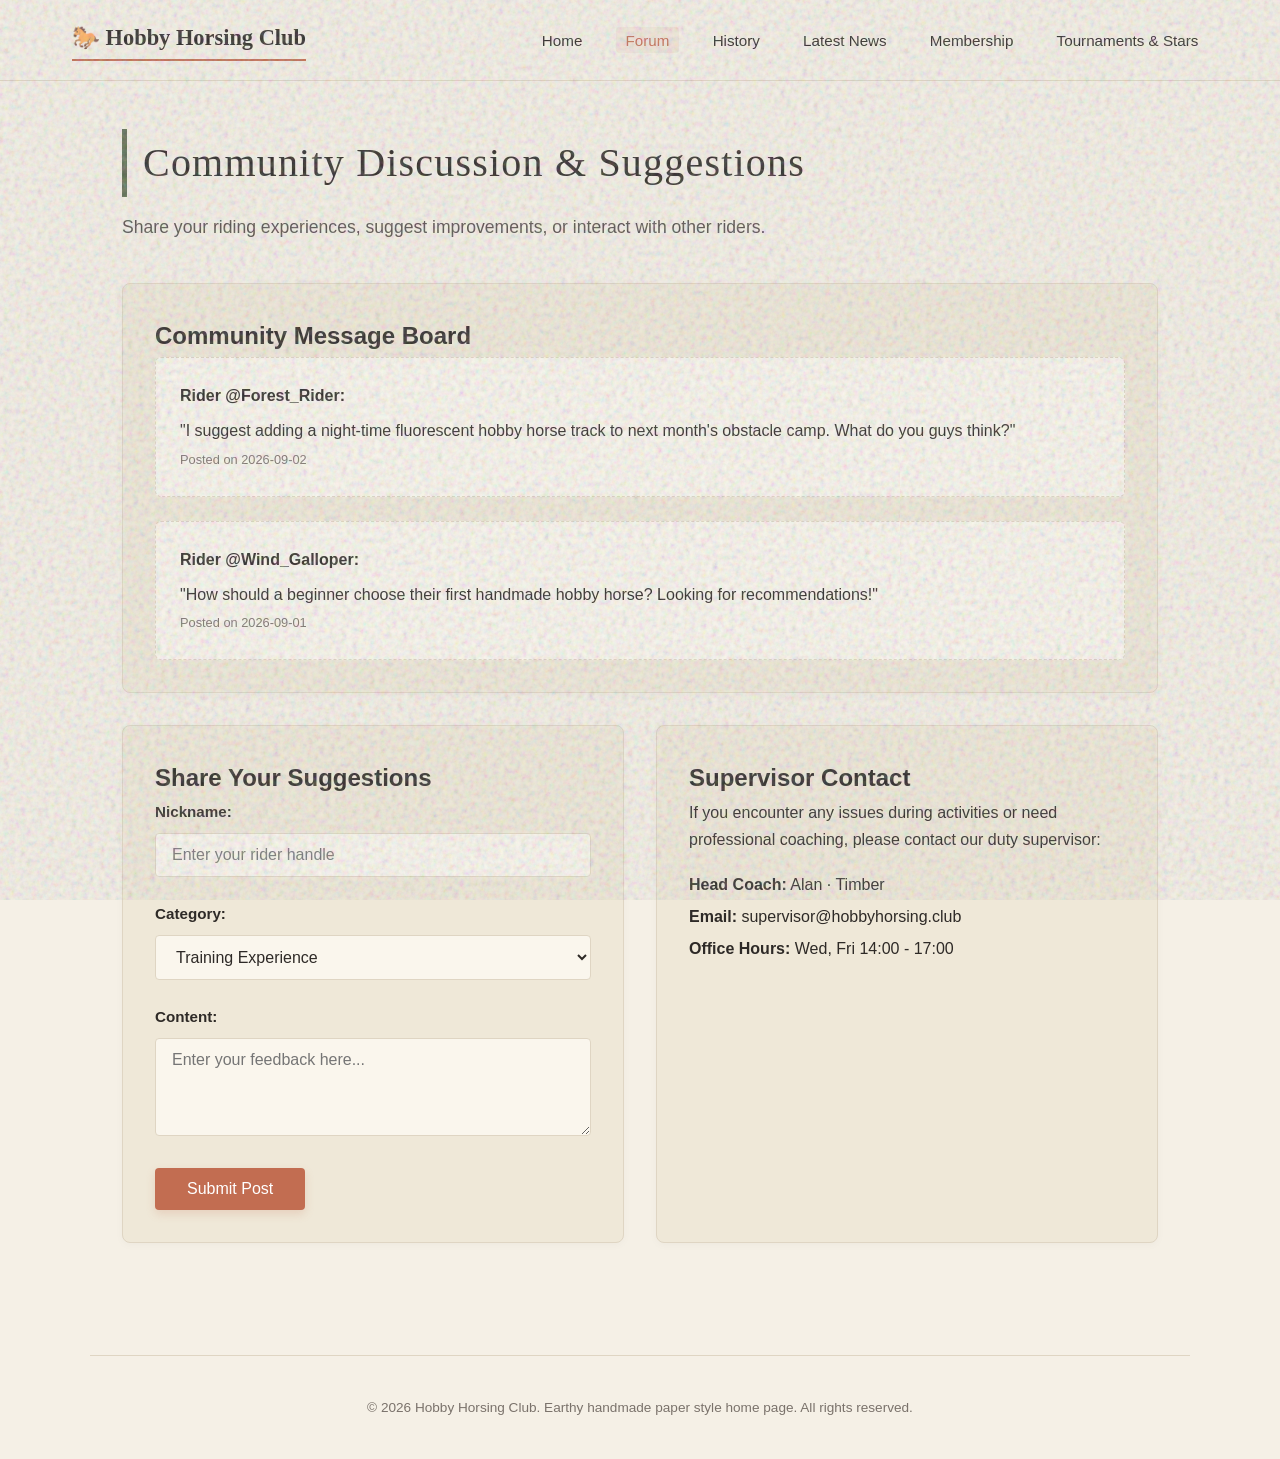
==== forum.html @ 1fb9e625 "260909: upload the draft version only for an available QR code" ====
<!DOCTYPE html>
<html lang="en">
<head>
    <meta charset="UTF-8">
    <meta name="viewport" content="width=device-width, initial-scale=1.0">
    <title>Hobby Horsing Club - Forum</title>
    <link rel="stylesheet" href="style.css">
</head>
<body>
    <!-- Unified Navigation Bar -->
    <header>
        <div class="nav-container">
            <a href="index.html" class="logo">🐎 Hobby Horsing Club</a>
            <nav>
                <ul>
                    <li><a href="index.html">Home</a></li>
                    <li><a href="forum.html" class="active">Forum</a></li>
                    <li><a href="history.html">History</a></li>
                    <li><a href="news.html">Latest News</a></li>
                    <li><a href="membership.html">Membership</a></li>
                    <li><a href="tournament.html">Tournaments & Stars</a></li>
                </ul>
            </nav>
        </div>
    </header>

    <!-- Page Body -->
    <main class="paper-drop">
        <h1 class="page-title">Community Discussion & Suggestions</h1>
        <p class="page-subtitle">Share your riding experiences, suggest improvements, or interact with other riders.</p>

        <!-- Message Board -->
        <section class="card">
            <h2>Community Message Board</h2>
            <div style="background-color: #FAF6ED; padding: 1.5rem; border-radius: 6px; border: 1px dashed var(--card-border); margin-bottom: 1.5rem;">
                <p style="font-weight: bold; margin-bottom: 0.5rem;">Rider @Forest_Rider:</p>
                <p>"I suggest adding a night-time fluorescent hobby horse track to next month's obstacle camp. What do you guys think?"</p>
                <span style="font-size: 0.8rem; color: #7A726B;">Posted on 2026-09-02</span>
            </div>
            <div style="background-color: #FAF6ED; padding: 1.5rem; border-radius: 6px; border: 1px dashed var(--card-border);">
                <p style="font-weight: bold; margin-bottom: 0.5rem;">Rider @Wind_Galloper:</p>
                <p>"How should a beginner choose their first handmade hobby horse? Looking for recommendations!"</p>
                <span style="font-size: 0.8rem; color: #7A726B;">Posted on 2026-09-01</span>
            </div>
        </section>

        <!-- Submission Form & Contact -->
        <section class="grid-2">
            <!-- Suggestion Form -->
            <div class="card">
                <h2>Share Your Suggestions</h2>
                <form>
                    <div class="form-group">
                        <label for="username">Nickname:</label>
                        <input type="text" id="username" placeholder="Enter your rider handle">
                    </div>
                    <div class="form-group">
                        <label for="category">Category:</label>
                        <select id="category">
                            <option>Training Experience</option>
                            <option>Equipment Suggestions</option>
                            <option>Event Ideas</option>
                            <option>Other Feedback</option>
                        </select>
                    </div>
                    <div class="form-group">
                        <label for="message">Content:</label>
                        <textarea id="message" rows="4" placeholder="Enter your feedback here..."></textarea>
                    </div>
                    <button type="submit" class="btn">Submit Post</button>
                </form>
            </div>

            <!-- Supervisor Contact -->
            <div class="card">
                <h2>Supervisor Contact</h2>
                <p style="margin-bottom: 1rem;">If you encounter any issues during activities or need professional coaching, please contact our duty supervisor:</p>
                <ul style="list-style: none; line-height: 2rem;">
                    <li><strong>Head Coach:</strong> Alan &middot; Timber</li>
                    <li><strong>Email:</strong> supervisor@hobbyhorsing.club</li>
                    <li><strong>Office Hours:</strong> Wed, Fri 14:00 - 17:00</li>
                </ul>
            </div>
        </section>
    </main>

    <!-- Footer -->
    <footer>
        <p>&copy; 2026 Hobby Horsing Club. Earthy handmade paper style home page. All rights reserved.</p>
    </footer>
</body>
</html>
---- style.css ----
/* ==========================================
   Earthy & Textured Paper - Shared Stylesheet
   ========================================== */
:root {
    --bg-color: #F5F0E6;
    --text-color: #2E2A27;
    --accent-red: #C26D51;
    --accent-green: #5E6C53;
    --card-bg: #EFE8D8;
    --card-border: #DFD5C3;
    --card-hover: #E4DCCB;
    --font-serif: "Noto Serif SC", "Source Han Serif SC", "Georgia", serif;
    --font-sans: -apple-system, BlinkMacSystemFont, "Segoe UI", Roboto, sans-serif;
}
* { box-sizing: border-box; margin: 0; padding: 0; }
body {
    background-color: var(--bg-color);
    color: var(--text-color);
    font-family: var(--font-sans);
    line-height: 1.7;
    min-height: 100vh;
    display: flex;
    flex-direction: column;
    position: relative;
    overflow-x: hidden;
}
body::before {
    content: "";
    position: fixed;
    top: 0; left: 0; width: 100%; height: 100%;
    pointer-events: none; z-index: 999; opacity: 0.35;
    background-image: url("data:image/svg+xml,%3Csvg viewBox='0 0 200 200' xmlns='http://www.w3.org/2000/svg'%3E%3Cfilter id='noiseFilter'%3E%3CfeTurbulence type='fractalNoise' baseFrequency='0.8' numOctaves='3' stitchTiles='stitch'/%3E%3C/filter%3E%3Crect width='100%25' height='100%25' filter='url(%23noiseFilter)'/%3E%3C/svg%3E");
}
@keyframes paperDropAnim {
    0% { opacity: 0; transform: translateY(-40px) rotate(-1.5deg) scale(0.98); }
    60% { opacity: 1; transform: translateY(6px) rotate(0.5deg) scale(1.002); }
    100% { opacity: 1; transform: translateY(0) rotate(0deg) scale(1); }
}
.paper-drop { animation: paperDropAnim 0.75s cubic-bezier(0.25, 1, 0.5, 1) forwards; }
header {
    width: 100%; background-color: rgba(245, 240, 230, 0.9);
    border-bottom: 1px solid var(--card-border); position: sticky; top: 0; z-index: 100; backdrop-filter: blur(4px);
}
.nav-container {
    max-width: 1200px; margin: 0 auto; padding: 1.2rem 2rem;
    display: flex; justify-content: space-between; align-items: center; flex-wrap: wrap; gap: 1rem;
}
.logo {
    font-family: var(--font-serif); font-size: 1.4rem; font-weight: bold;
    color: var(--text-color); text-decoration: none; border-bottom: 2px solid var(--accent-red); padding-bottom: 2px;
}
nav ul { list-style: none; display: flex; gap: 1.5rem; flex-wrap: wrap; }
nav a { text-decoration: none; color: var(--text-color); font-size: 0.95rem; font-weight: 500; padding: 0.3rem 0.6rem; border-radius: 4px; transition: all 0.2s; }
nav a:hover, nav a.active { color: var(--accent-red); background-color: rgba(194, 109, 81, 0.08); }

main {
    flex: 1;
    width: 100%;
    max-width: 1100px;
    margin: 0 auto;
    padding: 3rem 2rem;
}

.page-title {
    font-family: var(--font-serif);
    font-size: 2.5rem;
    font-weight: normal;
    margin-bottom: 1rem;
    letter-spacing: 0.03em;
    border-left: 5px solid var(--accent-green);
    padding-left: 1rem;
}

.page-subtitle {
    font-size: 1.1rem;
    color: #554F4B;
    margin-bottom: 2.5rem;
}

.card {
    background-color: var(--card-bg);
    border: 1px solid var(--card-border);
    border-radius: 8px;
    padding: 2rem;
    margin-bottom: 2rem;
    box-shadow: 0 2px 8px rgba(46, 42, 39, 0.03);
    transition: transform 0.2s ease, box-shadow 0.2s ease;
}

.card:hover {
    transform: translateY(-2px);
    box-shadow: 0 6px 16px rgba(46, 42, 39, 0.06);
}

.grid-2 {
    display: grid;
    grid-template-columns: repeat(auto-fit, minmax(320px, 1fr));
    gap: 2rem;
    margin-bottom: 2rem;
}

.grid-3 {
    display: grid;
    grid-template-columns: repeat(auto-fit, minmax(300px, 1fr));
    gap: 2rem;
    margin-bottom: 2rem;
}

table {
    width: 100%;
    border-collapse: collapse;
    background-color: var(--card-bg);
    border: 1px solid var(--card-border);
    border-radius: 8px;
    overflow: hidden;
    margin-bottom: 2rem;
}

th, td {
    padding: 1rem 1.25rem;
    text-align: left;
    border-bottom: 1px solid var(--card-border);
}

th {
    background-color: rgba(94, 108, 83, 0.12);
    font-family: var(--font-serif);
    color: var(--text-color);
    font-weight: bold;
}

tr:last-child td {
    border-bottom: none;
}

.form-group {
    margin-bottom: 1.5rem;
}

label {
    display: block;
    margin-bottom: 0.5rem;
    font-weight: bold;
    font-size: 0.95rem;
}

input[type="text"],
input[type="email"],
select,
textarea {
    width: 100%;
    padding: 0.75rem 1rem;
    background-color: #FAF6ED;
    border: 1px solid var(--card-border);
    border-radius: 4px;
    color: var(--text-color);
    font-family: var(--font-sans);
    font-size: 1rem;
}

input:focus, select:focus, textarea:focus {
    outline: none;
    border-color: var(--accent-red);
}

.btn {
    display: inline-block;
    background-color: var(--accent-red);
    color: #FFF;
    padding: 0.75rem 2rem;
    border: none;
    border-radius: 4px;
    font-size: 1rem;
    cursor: pointer;
    text-decoration: none;
    box-shadow: 0 4px 10px rgba(194, 109, 81, 0.2);
    transition: background 0.2s, transform 0.1s;
}

.btn:hover {
    background-color: #B25D41;
    transform: translateY(-1px);
}

.timeline {
    position: relative;
    padding-left: 2rem;
    margin: 2rem 0;
}

.timeline::before {
    content: "";
    position: absolute;
    left: 7px;
    top: 5px;
    bottom: 5px;
    width: 2px;
    background-color: var(--accent-green);
}

.timeline-item {
    position: relative;
    margin-bottom: 2rem;
}

.timeline-item::before {
    content: "";
    position: absolute;
    left: -2rem;
    top: 6px;
    width: 12px;
    height: 12px;
    border-radius: 50%;
    background-color: var(--accent-red);
    border: 2px solid var(--bg-color);
}

footer {
    text-align: center;
    padding: 2.5rem 1rem;
    font-size: 0.85rem;
    color: #7A726B;
    border-top: 1px solid var(--card-border);
    max-width: 1100px;
    margin: 0 auto;
    width: 100%;
}
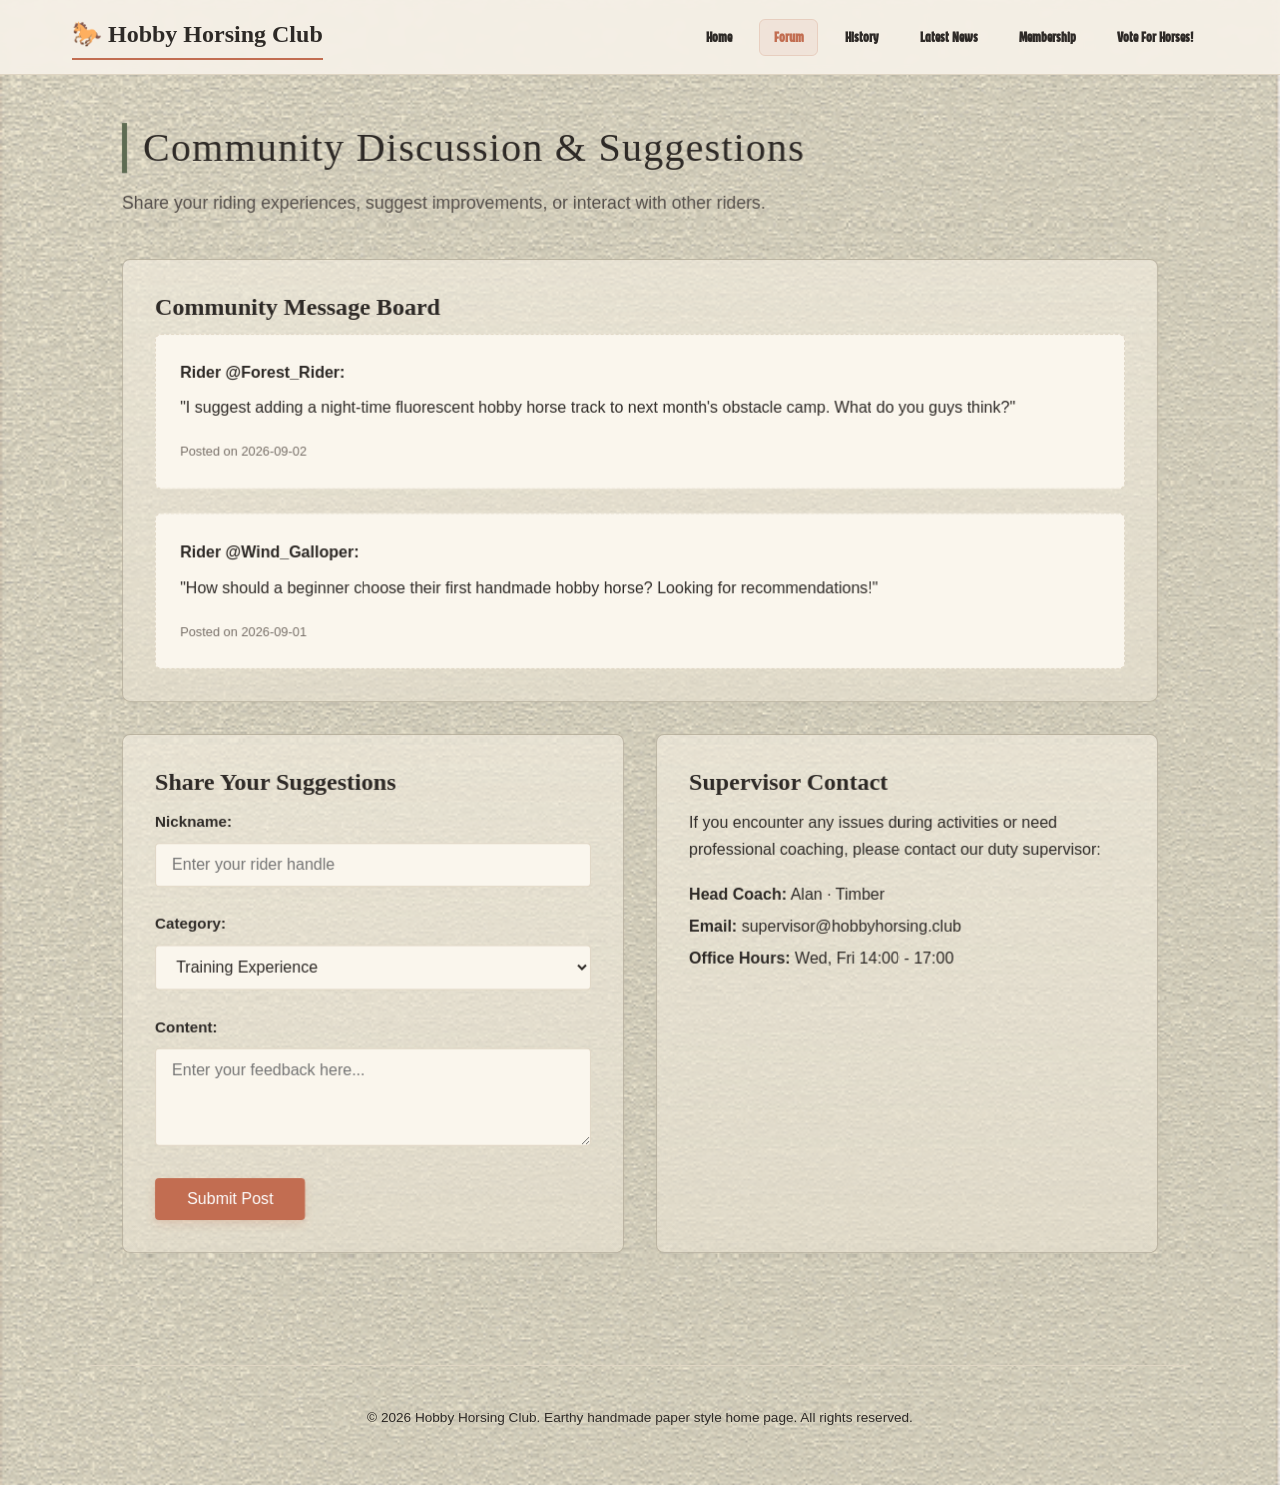
==== commit 0249e34d: "字体和页面设置做了修改" ====
--- a/forum.html
+++ b/forum.html
@@ -18,7 +18,7 @@
                     <li><a href="history.html">History</a></li>
                     <li><a href="news.html">Latest News</a></li>
                     <li><a href="membership.html">Membership</a></li>
-                    <li><a href="tournament.html">Tournaments & Stars</a></li>
+                    <li><a href="golden_horse.html">Vote For Horses!</a></li>
                 </ul>
             </nav>
         </div>
--- a/style.css
+++ b/style.css
@@ -1,6 +1,13 @@
 /* ==========================================
    Earthy & Textured Paper - Shared Stylesheet
    ========================================== */
+@font-face {
+    font-family: "Caacupe One";
+    src: url("./assets/Caacupe_One/CaacupeOne-Regular.ttf") format("truetype");
+    font-weight: 400;
+    font-style: normal;
+}
+
 :root {
     --bg-color: #F5F0E6;
     --text-color: #2E2A27;
@@ -9,14 +16,29 @@
     --card-bg: #EFE8D8;
     --card-border: #DFD5C3;
     --card-hover: #E4DCCB;
+    --muted-text: #554F4B;
+    --shadow-soft: 0 2px 8px rgba(46, 42, 39, 0.03);
+    --shadow-hover: 0 6px 16px rgba(46, 42, 39, 0.06);
     --font-serif: "Noto Serif SC", "Source Han Serif SC", "Georgia", serif;
     --font-sans: -apple-system, BlinkMacSystemFont, "Segoe UI", Roboto, sans-serif;
 }
 * { box-sizing: border-box; margin: 0; padding: 0; }
+html, body {
+    width: 100%;
+    min-height: 100%;
+    margin: 0;
+    padding: 0;
+}
 body {
-    background-color: var(--bg-color);
+    background-color: #c6b58b;
+    background-image: url("./assets/Website Background.webp");
+    background-position: center center;
+    background-size: cover;
+    background-repeat: no-repeat;
+    background-attachment: scroll;
     color: var(--text-color);
     font-family: var(--font-sans);
+    font-size: 16px;
     line-height: 1.7;
     min-height: 100vh;
     display: flex;
@@ -24,34 +46,45 @@
     position: relative;
     overflow-x: hidden;
 }
-body::before {
-    content: "";
-    position: fixed;
-    top: 0; left: 0; width: 100%; height: 100%;
-    pointer-events: none; z-index: 999; opacity: 0.35;
-    background-image: url("data:image/svg+xml,%3Csvg viewBox='0 0 200 200' xmlns='http://www.w3.org/2000/svg'%3E%3Cfilter id='noiseFilter'%3E%3CfeTurbulence type='fractalNoise' baseFrequency='0.8' numOctaves='3' stitchTiles='stitch'/%3E%3C/filter%3E%3Crect width='100%25' height='100%25' filter='url(%23noiseFilter)'/%3E%3C/svg%3E");
-}
 @keyframes paperDropAnim {
     0% { opacity: 0; transform: translateY(-40px) rotate(-1.5deg) scale(0.98); }
     60% { opacity: 1; transform: translateY(6px) rotate(0.5deg) scale(1.002); }
     100% { opacity: 1; transform: translateY(0) rotate(0deg) scale(1); }
 }
-.paper-drop { animation: paperDropAnim 0.75s cubic-bezier(0.25, 1, 0.5, 1) forwards; }
+.paper-drop {
+    opacity: 0;
+    animation: paperDropAnim 0.75s cubic-bezier(0.25, 1, 0.5, 1) forwards;
+    will-change: transform, opacity;
+}
 header {
-    width: 100%; background-color: rgba(245, 240, 230, 0.9);
-    border-bottom: 1px solid var(--card-border); position: sticky; top: 0; z-index: 100; backdrop-filter: blur(4px);
+    width: 100%;
+    background-color: rgba(245, 240, 230, 0.96);
+    border-bottom: 1px solid var(--card-border);
+    box-shadow: 0 2px 10px rgba(46, 42, 39, 0.03);
+    position: sticky; top: 0; z-index: 100; backdrop-filter: blur(4px);
 }
 .nav-container {
-    max-width: 1200px; margin: 0 auto; padding: 1.2rem 2rem;
-    display: flex; justify-content: space-between; align-items: center; flex-wrap: wrap; gap: 1rem;
+    max-width: 1200px; margin: 0 auto; padding: 0.9rem 2rem;
+    display: flex; justify-content: space-between; align-items: center; flex-wrap: wrap; gap: 0.75rem 1rem;
 }
 .logo {
-    font-family: var(--font-serif); font-size: 1.4rem; font-weight: bold;
-    color: var(--text-color); text-decoration: none; border-bottom: 2px solid var(--accent-red); padding-bottom: 2px;
-}
-nav ul { list-style: none; display: flex; gap: 1.5rem; flex-wrap: wrap; }
-nav a { text-decoration: none; color: var(--text-color); font-size: 0.95rem; font-weight: 500; padding: 0.3rem 0.6rem; border-radius: 4px; transition: all 0.2s; }
-nav a:hover, nav a.active { color: var(--accent-red); background-color: rgba(194, 109, 81, 0.08); }
+    font-family: var(--font-serif); font-size: 1.5rem; font-weight: 700;
+    color: var(--text-color); text-decoration: none; border-bottom: 2px solid var(--accent-red); padding-bottom: 0.15rem;
+}
+nav { display: flex; align-items: center; }
+nav ul { list-style: none; display: flex; gap: 0.75rem; flex-wrap: wrap; }
+nav a {
+    text-decoration: none; color: var(--text-color); font-size: 0.92rem; font-weight: 600;
+    padding: 0.5rem 0.85rem; border-radius: 6px; border: 1px solid transparent;
+    transition: all 0.2s ease; line-height: 1.2;
+    font-family: "Caacupe One", var(--font-sans);
+}
+nav a:hover, nav a.active {
+    color: var(--accent-red);
+    background-color: rgba(194, 109, 81, 0.08);
+    border-color: rgba(194, 109, 81, 0.18);
+}
+nav a:focus-visible, .btn:focus-visible { outline: 2px solid var(--accent-red); outline-offset: 2px; }
 
 main {
     flex: 1;
@@ -61,6 +94,67 @@
     padding: 3rem 2rem;
 }
 
+.content-container {
+    width: min(100%, 1100px);
+    margin: 0 auto 2rem;
+    padding: 0 0.5rem;
+}
+
+.content-panel {
+    background: rgba(255, 255, 255, 0.30);
+    border: 1px solid rgba(143, 133, 114, 0.45);
+    border-radius: 18px;
+    box-shadow: 0 10px 24px rgba(46, 42, 39, 0.08);
+    padding: clamp(2rem, 4vw, 4rem);
+    backdrop-filter: blur(1px);
+}
+
+.content-panel .eyebrow {
+    display: inline-block;
+    margin-bottom: 0.75rem;
+    padding: 0.35rem 0.75rem;
+    border-radius: 999px;
+    background: rgba(94, 108, 83, 0.12);
+    color: #4e5b45;
+    font-size: 0.8rem;
+    font-weight: 700;
+    letter-spacing: 0.08em;
+    text-transform: uppercase;
+}
+
+.content-panel h1 {
+    margin-bottom: 1rem;
+    font-family: var(--font-serif);
+    font-size: clamp(2rem, 4vw, 3.5rem);
+    line-height: 1.1;
+    color: var(--text-color);
+    text-shadow: 0 1px 0 rgba(255, 255, 255, 0.38);
+}
+
+.content-panel p {
+    max-width: 760px;
+    margin-bottom: 0;
+    color: var(--text-color);
+    font-size: 1.05rem;
+    text-shadow: 0 1px 0 rgba(255, 255, 255, 0.28);
+}
+
+h1, h2, h3, h4 {
+    color: var(--text-color);
+    line-height: 1.25;
+    margin-bottom: 0.75rem;
+}
+
+p {
+    margin-bottom: 1rem;
+    color: var(--text-color);
+}
+
+img {
+    max-width: 100%;
+    display: block;
+}
+
 .page-title {
     font-family: var(--font-serif);
     font-size: 2.5rem;
@@ -78,18 +172,33 @@
 }
 
 .card {
-    background-color: var(--card-bg);
-    border: 1px solid var(--card-border);
+    background-color: rgba(239, 232, 216, 0.62);
+    border: 1px solid rgba(143, 133, 114, 0.45);
     border-radius: 8px;
     padding: 2rem;
     margin-bottom: 2rem;
-    box-shadow: 0 2px 8px rgba(46, 42, 39, 0.03);
+    box-shadow: var(--shadow-soft);
     transition: transform 0.2s ease, box-shadow 0.2s ease;
+    background-image: linear-gradient(180deg, rgba(255,255,255,0.12), rgba(0,0,0,0.015));
+    backdrop-filter: blur(1px);
 }
 
 .card:hover {
     transform: translateY(-2px);
-    box-shadow: 0 6px 16px rgba(46, 42, 39, 0.06);
+    box-shadow: var(--shadow-hover);
+}
+
+.card h2,
+.card h3,
+.card h4 {
+    font-family: var(--font-serif);
+    color: var(--text-color);
+}
+
+.card p:last-child,
+.card ul:last-child,
+.card ol:last-child {
+    margin-bottom: 0;
 }
 
 .grid-2 {
@@ -215,6 +324,350 @@
     border: 2px solid var(--bg-color);
 }
 
+.container {
+    max-width: 1100px;
+    margin: 0 auto;
+    animation: paperDropAnim 0.75s cubic-bezier(0.25, 1, 0.5, 1) forwards;
+}
+
+.container > header {
+    margin-bottom: 1.5rem;
+}
+
+.hero-banner {
+    text-align: center;
+    padding: 3rem 2rem;
+    background-color: rgba(239, 232, 216, 0.62);
+    border: 1px solid rgba(143, 133, 114, 0.45);
+    border-radius: 8px;
+    margin-bottom: 2.5rem;
+    box-shadow: var(--shadow-soft);
+    backdrop-filter: blur(1px);
+}
+
+.hero-banner h1 {
+    font-family: var(--font-serif);
+    font-size: clamp(2rem, 3vw, 2.6rem);
+    font-weight: normal;
+    margin-bottom: 0.75rem;
+    letter-spacing: 0.03em;
+}
+
+.hero-banner p {
+    max-width: 700px;
+    margin: 0 auto;
+    color: var(--muted-text);
+    font-size: 1.05rem;
+}
+
+.section-title {
+    font-family: var(--font-serif);
+    font-size: clamp(1.4rem, 2vw, 1.8rem);
+    color: var(--accent-red);
+    margin-bottom: 1.25rem;
+    padding-bottom: 0.5rem;
+    border-bottom: 2px dashed var(--card-border);
+    display: flex;
+    align-items: center;
+    gap: 0.5rem;
+}
+
+.tournament-section,
+.stars-section {
+    margin-bottom: 2.5rem;
+}
+
+.schedule-table-wrapper {
+    background-color: rgba(239, 232, 216, 0.62);
+    border: 1px solid rgba(143, 133, 114, 0.45);
+    border-radius: 8px;
+    overflow-x: auto;
+    padding: 0.75rem;
+    box-shadow: var(--shadow-soft);
+    backdrop-filter: blur(1px);
+}
+
+.status-tag {
+    display: inline-block;
+    padding: 0.3rem 0.8rem;
+    border-radius: 999px;
+    font-size: 0.85rem;
+    font-weight: 600;
+    border: 1px solid transparent;
+}
+
+.status-upcoming {
+    background-color: #E8F0E3;
+    color: var(--accent-green);
+    border-color: var(--accent-green);
+}
+
+.status-open {
+    background-color: #FDF0E6;
+    color: var(--accent-red);
+    border-color: var(--accent-red);
+}
+
+.status-ended {
+    background-color: #EFEBE4;
+    color: #8C827A;
+    border-color: #C5BCB3;
+}
+
+.stars-grid {
+    display: grid;
+    grid-template-columns: repeat(auto-fit, minmax(300px, 1fr));
+    gap: 2rem;
+}
+
+.star-card {
+    position: relative;
+    background-color: rgba(239, 232, 216, 0.62);
+    border: 1px solid rgba(143, 133, 114, 0.45);
+    border-radius: 8px;
+    padding: 1.5rem;
+    box-shadow: var(--shadow-soft);
+    transition: transform 0.2s ease, box-shadow 0.2s ease;
+    backdrop-filter: blur(1px);
+}
+
+.star-card:hover {
+    transform: translateY(-2px);
+    box-shadow: var(--shadow-hover);
+}
+
+.star-badge {
+    position: absolute;
+    top: 1rem;
+    right: 1rem;
+    background-color: #D9A05B;
+    color: #FFF;
+    font-size: 0.7rem;
+    font-weight: bold;
+    padding: 0.35rem 0.7rem;
+    border-radius: 4px;
+    letter-spacing: 0.05em;
+}
+
+.avatar-placeholder {
+    width: 100%;
+    min-height: 180px;
+    background-color: rgba(255, 255, 255, 0.18);
+    border: 1px dashed var(--card-border);
+    border-radius: 6px;
+    display: flex;
+    flex-direction: column;
+    justify-content: center;
+    align-items: center;
+    gap: 0.5rem;
+    color: #8C827A;
+    margin-bottom: 1rem;
+    font-size: 0.9rem;
+    text-align: center;
+}
+
+.star-name {
+    font-family: var(--font-serif);
+    font-size: 1.45rem;
+    margin-bottom: 0.35rem;
+}
+
+.horse-name {
+    font-size: 1rem;
+    color: var(--accent-green);
+    font-weight: 600;
+    margin-bottom: 0.8rem;
+}
+
+.specs-list {
+    list-style: none;
+    margin-bottom: 1rem;
+}
+
+.specs-list li {
+    display: flex;
+    justify-content: space-between;
+    gap: 1rem;
+    padding: 0.45rem 0;
+    border-bottom: 1px dotted var(--card-border);
+    font-size: 0.92rem;
+    color: var(--muted-text);
+}
+
+.specs-list strong {
+    color: var(--text-color);
+}
+
+.quote-box {
+    font-style: italic;
+    font-size: 0.9rem;
+    color: #6A625A;
+    background: rgba(255, 255, 255, 0.12);
+    padding: 0.9rem 1rem;
+    border-left: 3px solid var(--accent-red);
+    border-radius: 4px;
+}
+
+.trophy-section {
+    background-color: rgba(239, 232, 216, 0.62);
+    border: 1px solid rgba(143, 133, 114, 0.45);
+    border-radius: 8px;
+    padding: 2rem;
+    margin-bottom: 2.5rem;
+    box-shadow: var(--shadow-soft);
+    backdrop-filter: blur(1px);
+}
+
+.trophy-grid {
+    display: grid;
+    grid-template-columns: repeat(auto-fit, minmax(220px, 1fr));
+    gap: 1.25rem;
+    text-align: center;
+}
+
+.trophy-item {
+    border: 1px solid var(--card-border);
+    background-color: rgba(255, 255, 255, 0.14);
+    padding: 1.5rem 1rem;
+    border-radius: 6px;
+}
+
+.trophy-icon {
+    display: block;
+    font-size: 2rem;
+    margin-bottom: 0.5rem;
+}
+
+.trophy-title {
+    font-family: var(--font-serif);
+    font-weight: bold;
+    font-size: 1.1rem;
+    margin-bottom: 0.4rem;
+}
+
+.trophy-desc {
+    font-size: 0.9rem;
+    color: #736B63;
+}
+
+@media (max-width: 768px) {
+    .nav-container {
+        padding: 1rem 1.2rem;
+    }
+
+    nav {
+        width: 100%;
+    }
+
+    nav ul {
+        justify-content: center;
+        gap: 0.75rem 1rem;
+    }
+
+    main {
+        padding: 2rem 1rem;
+    }
+
+    .card {
+        padding: 1.5rem;
+    }
+
+    .grid-2,
+    .grid-3 {
+        gap: 1.25rem;
+    }
+
+    .page-title {
+        font-size: 2rem;
+    }
+
+    .container > header {
+        padding: 1rem 1.2rem;
+    }
+
+    .hero-banner {
+        padding: 2rem 1rem;
+    }
+}
+
+@media (max-width: 480px) {
+    .nav-container {
+        justify-content: center;
+    }
+
+    nav ul {
+        flex-direction: column;
+        align-items: center;
+        width: 100%;
+    }
+
+    nav a {
+        display: block;
+        width: 100%;
+        text-align: center;
+    }
+
+    .page-title {
+        font-size: 1.7rem;
+        line-height: 1.3;
+    }
+
+    th, td {
+        padding: 0.7rem 0.8rem;
+    }
+
+    .container > header {
+        flex-direction: column;
+        align-items: flex-start;
+        gap: 0.75rem;
+    }
+}
+
+.qr-float-card {
+    position: fixed;
+    right: 0.2rem;
+    top: 1rem;
+    z-index: 1000;
+    display: flex;
+    flex-direction: column;
+    align-items: center;
+    gap: 0.35rem;
+    padding: 0.45rem;
+    background: rgba(255, 255, 255, 0.7);
+    border: 1px solid rgba(223, 213, 195, 0.85);
+    border-radius: 8px;
+    box-shadow: 0 3px 8px rgba(46, 42, 39, 0.06);
+    backdrop-filter: blur(1px);
+}
+
+.qr-float-card img {
+    display: block;
+    width: 132px;
+    height: 132px;
+    background-color: #FFF;
+    border-radius: 4px;
+}
+
+.qr-float-card p {
+    margin: 0;
+    font-size: 0.72rem;
+    color: var(--text-color);
+    letter-spacing: 0.01em;
+}
+
+@media (max-width: 900px) {
+    .qr-float-card {
+        right: 0.2rem;
+        top: auto;
+        bottom: 0.5rem;
+    }
+
+    .qr-float-card img {
+        width: 108px;
+        height: 108px;
+    }
+}
+
 footer {
     text-align: center;
     padding: 2.5rem 1rem;
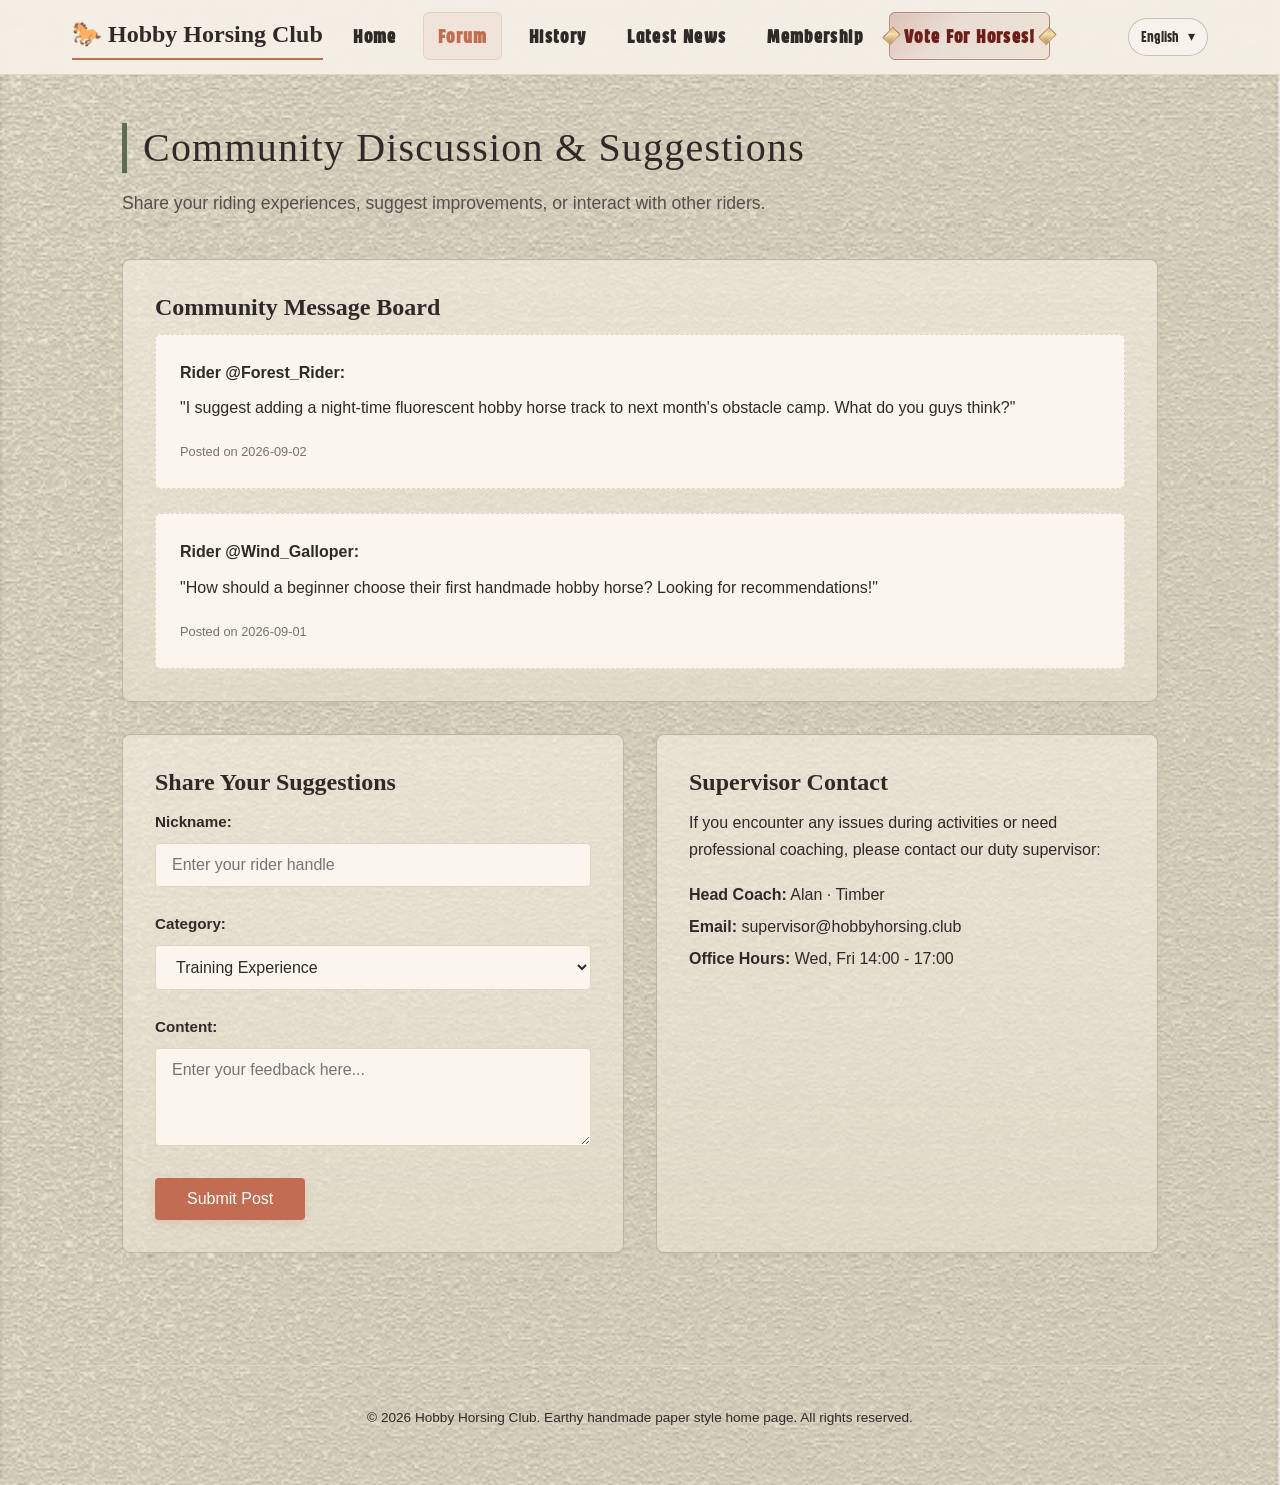
==== commit 19790659: "多语种适配和投票页面排版修改" ====
--- a/forum.html
+++ b/forum.html
@@ -26,21 +26,21 @@
 
     <!-- Page Body -->
     <main class="paper-drop">
-        <h1 class="page-title">Community Discussion & Suggestions</h1>
-        <p class="page-subtitle">Share your riding experiences, suggest improvements, or interact with other riders.</p>
+        <h1 id="forum-page-title" class="page-title">Community Discussion & Suggestions</h1>
+        <p id="forum-page-subtitle" class="page-subtitle">Share your riding experiences, suggest improvements, or interact with other riders.</p>
 
         <!-- Message Board -->
         <section class="card">
-            <h2>Community Message Board</h2>
+            <h2 id="community-message-board">Community Message Board</h2>
             <div style="background-color: #FAF6ED; padding: 1.5rem; border-radius: 6px; border: 1px dashed var(--card-border); margin-bottom: 1.5rem;">
-                <p style="font-weight: bold; margin-bottom: 0.5rem;">Rider @Forest_Rider:</p>
-                <p>"I suggest adding a night-time fluorescent hobby horse track to next month's obstacle camp. What do you guys think?"</p>
-                <span style="font-size: 0.8rem; color: #7A726B;">Posted on 2026-09-02</span>
+                <p id="forum-post-1-author" style="font-weight: bold; margin-bottom: 0.5rem;">Rider @Forest_Rider:</p>
+                <p id="forum-post-1-text">"I suggest adding a night-time fluorescent hobby horse track to next month's obstacle camp. What do you guys think?"</p>
+                <span id="forum-post-1-date" style="font-size: 0.8rem; color: #7A726B;">Posted on 2026-09-02</span>
             </div>
             <div style="background-color: #FAF6ED; padding: 1.5rem; border-radius: 6px; border: 1px dashed var(--card-border);">
-                <p style="font-weight: bold; margin-bottom: 0.5rem;">Rider @Wind_Galloper:</p>
-                <p>"How should a beginner choose their first handmade hobby horse? Looking for recommendations!"</p>
-                <span style="font-size: 0.8rem; color: #7A726B;">Posted on 2026-09-01</span>
+                <p id="forum-post-2-author" style="font-weight: bold; margin-bottom: 0.5rem;">Rider @Wind_Galloper:</p>
+                <p id="forum-post-2-text">"How should a beginner choose their first handmade hobby horse? Looking for recommendations!"</p>
+                <span id="forum-post-2-date" style="font-size: 0.8rem; color: #7A726B;">Posted on 2026-09-01</span>
             </div>
         </section>
 
@@ -48,37 +48,37 @@
         <section class="grid-2">
             <!-- Suggestion Form -->
             <div class="card">
-                <h2>Share Your Suggestions</h2>
+                <h2 id="share-suggestions">Share Your Suggestions</h2>
                 <form>
                     <div class="form-group">
-                        <label for="username">Nickname:</label>
+                        <label id="nickname-label" for="username">Nickname:</label>
                         <input type="text" id="username" placeholder="Enter your rider handle">
                     </div>
                     <div class="form-group">
-                        <label for="category">Category:</label>
+                        <label id="category-label" for="category">Category:</label>
                         <select id="category">
-                            <option>Training Experience</option>
-                            <option>Equipment Suggestions</option>
-                            <option>Event Ideas</option>
-                            <option>Other Feedback</option>
+                            <option id="category-option-1">Training Experience</option>
+                            <option id="category-option-2">Equipment Suggestions</option>
+                            <option id="category-option-3">Event Ideas</option>
+                            <option id="category-option-4">Other Feedback</option>
                         </select>
                     </div>
                     <div class="form-group">
-                        <label for="message">Content:</label>
+                        <label id="message-label" for="message">Content:</label>
                         <textarea id="message" rows="4" placeholder="Enter your feedback here..."></textarea>
                     </div>
-                    <button type="submit" class="btn">Submit Post</button>
+                    <button id="submit-post" type="submit" class="btn">Submit Post</button>
                 </form>
             </div>
 
             <!-- Supervisor Contact -->
             <div class="card">
-                <h2>Supervisor Contact</h2>
-                <p style="margin-bottom: 1rem;">If you encounter any issues during activities or need professional coaching, please contact our duty supervisor:</p>
+                <h2 id="supervisor-contact">Supervisor Contact</h2>
+                <p id="supervisor-copy" style="margin-bottom: 1rem;">If you encounter any issues during activities or need professional coaching, please contact our duty supervisor:</p>
                 <ul style="list-style: none; line-height: 2rem;">
-                    <li><strong>Head Coach:</strong> Alan &middot; Timber</li>
-                    <li><strong>Email:</strong> supervisor@hobbyhorsing.club</li>
-                    <li><strong>Office Hours:</strong> Wed, Fri 14:00 - 17:00</li>
+                    <li><strong id="head-coach">Head Coach:</strong> Alan &middot; Timber</li>
+                    <li><strong id="email">Email:</strong> supervisor@hobbyhorsing.club</li>
+                    <li><strong id="office-hours">Office Hours:</strong> Wed, Fri 14:00 - 17:00</li>
                 </ul>
             </div>
         </section>
@@ -86,7 +86,9 @@
 
     <!-- Footer -->
     <footer>
-        <p>&copy; 2026 Hobby Horsing Club. Earthy handmade paper style home page. All rights reserved.</p>
+        <p id="footer-copy">&copy; 2026 Hobby Horsing Club. Earthy handmade paper style home page. All rights reserved.</p>
     </footer>
+
+    <script src="language-switcher.js"></script>
 </body>
 </html>
--- a/style.css
+++ b/style.css
@@ -74,17 +74,127 @@
 nav { display: flex; align-items: center; }
 nav ul { list-style: none; display: flex; gap: 0.75rem; flex-wrap: wrap; }
 nav a {
-    text-decoration: none; color: var(--text-color); font-size: 0.92rem; font-weight: 600;
+    text-decoration: none; color: var(--text-color); font-size: 1.4rem; font-weight: 600;
     padding: 0.5rem 0.85rem; border-radius: 6px; border: 1px solid transparent;
     transition: all 0.2s ease; line-height: 1.2;
     font-family: "Caacupe One", var(--font-sans);
+    letter-spacing: 0.06em;
 }
 nav a:hover, nav a.active {
     color: var(--accent-red);
     background-color: rgba(194, 109, 81, 0.08);
     border-color: rgba(194, 109, 81, 0.18);
 }
+
+.vote-nav-item {
+    position: relative;
+}
+
+nav a[href="golden_horse.html"] {
+    position: relative;
+    color: #6d1e1a;
+    border-color: rgba(109, 30, 26, 0.42);
+    background: linear-gradient(135deg, rgba(156, 64, 53, 0.26), rgba(96, 31, 25, 0.08) 38%, rgba(203, 151, 112, 0.14));
+    box-shadow: inset 0 0 0 1px rgba(255,255,255,0.12), 0 1px 0 rgba(255,255,255,0.14);
+}
+
+nav a[href="golden_horse.html"]::before,
+nav a[href="golden_horse.html"]::after {
+    content: "";
+    position: absolute;
+    top: 50%;
+    width: 0.58rem;
+    height: 0.8rem;
+    transform: translateY(-50%) rotate(45deg);
+    background: linear-gradient(135deg, #d8b06d, #f5e2af 38%, #b98442 100%);
+    border: 1px solid rgba(109, 30, 26, 0.28);
+    box-shadow: inset 0 0 0 1px rgba(255,255,255,0.25);
+}
+
+nav a[href="golden_horse.html"]::before {
+    left: -0.28rem;
+}
+
+nav a[href="golden_horse.html"]::after {
+    right: -0.28rem;
+}
+
+nav a[href="golden_horse.html"]:hover,
+nav a[href="golden_horse.html"].active {
+    color: #b78a2d;
+    background: linear-gradient(180deg, rgba(255, 245, 204, 0.32), rgba(183, 138, 45, 0.03));
+    border-color: rgba(183, 138, 45, 0.28);
+}
+
+nav a[href="golden_horse.html"]:hover::before,
+nav a[href="golden_horse.html"]:hover::after,
+nav a[href="golden_horse.html"].active::before,
+nav a[href="golden_horse.html"].active::after {
+    background: linear-gradient(135deg, #d8b968, #f4df9a);
+    border-color: rgba(111, 82, 20, 0.28);
+}
+
 nav a:focus-visible, .btn:focus-visible { outline: 2px solid var(--accent-red); outline-offset: 2px; }
+
+.lang-switcher {
+    position: relative;
+    margin-left: auto;
+}
+
+.lang-toggle {
+    display: inline-flex;
+    align-items: center;
+    gap: 0.55rem;
+    padding: 0.45rem 0.75rem;
+    border-radius: 999px;
+    border: 1px solid rgba(143, 133, 114, 0.45);
+    background: rgba(255,255,255,0.26);
+    color: var(--text-color);
+    font-family: "Caacupe One", var(--font-sans);
+    font-size: 1.05rem;
+    cursor: pointer;
+    box-shadow: inset 0 0 0 1px rgba(255,255,255,0.1);
+}
+
+.lang-caret {
+    font-size: 0.85rem;
+}
+
+.lang-menu {
+    position: absolute;
+    right: 0;
+    top: calc(100% + 0.5rem);
+    min-width: 190px;
+    display: none;
+    flex-direction: column;
+    background: rgba(245, 240, 230, 0.98);
+    border: 1px solid rgba(143, 133, 114, 0.45);
+    border-radius: 12px;
+    box-shadow: 0 16px 24px rgba(46, 42, 39, 0.08);
+    overflow: hidden;
+    z-index: 120;
+}
+
+.lang-switcher.open .lang-menu {
+    display: flex;
+}
+
+.lang-option {
+    border: none;
+    background: transparent;
+    text-align: left;
+    padding: 0.7rem 0.9rem;
+    font-family: "Caacupe One", var(--font-sans);
+    font-size: 1rem;
+    color: var(--text-color);
+    cursor: pointer;
+}
+
+.lang-option:hover,
+.lang-option.active {
+    background: rgba(194, 109, 81, 0.08);
+    color: var(--accent-red);
+}
 
 main {
     flex: 1;
@@ -171,6 +281,427 @@
     margin-bottom: 2.5rem;
 }
 
+.vote-page {
+    padding-top: 1rem;
+}
+
+.vote-header {
+    padding: 2.5rem 2rem;
+    text-align: center;
+}
+
+.vote-title {
+    border-left: none;
+    padding-left: 0;
+    display: inline-block;
+    margin-bottom: 1rem;
+}
+
+.vote-subtitle {
+    max-width: 860px;
+    margin: 0 auto 1.5rem;
+    font-size: 1.08rem;
+    color: var(--muted-text);
+}
+
+.votes-banner {
+    display: inline-flex;
+    align-items: center;
+    gap: 0.6rem;
+    flex-wrap: wrap;
+    justify-content: center;
+    padding: 0.85rem 1.25rem;
+    border-radius: 999px;
+    background: rgba(94, 108, 83, 0.12);
+    border: 1px solid rgba(94, 108, 83, 0.24);
+    font-size: 1rem;
+    font-weight: 700;
+}
+
+#total-votes {
+    font-family: var(--font-serif);
+    font-size: 1.7rem;
+    color: var(--accent-red);
+}
+
+.grid-2.vote-grid {
+    margin-top: 1.5rem;
+    margin-bottom: 2rem;
+    display: grid;
+    grid-template-columns: repeat(2, minmax(0, 1.15fr));
+    gap: 2rem;
+    justify-content: center;
+}
+
+.vote-card:nth-child(3),
+.vote-card:nth-child(4) {
+    grid-column: auto;
+}
+
+.vote-card {
+    position: relative;
+    overflow: hidden;
+}
+
+.vote-card.is-selected {
+    border-color: rgba(194, 109, 81, 0.45);
+}
+
+.vote-card.is-shaking {
+    animation: paperShake 0.36s ease;
+}
+
+.vote-image {
+    min-height: 180px;
+    border: 1px solid rgba(143, 133, 114, 0.45);
+    border-radius: 6px;
+    margin-bottom: 1rem;
+    display: flex;
+    align-items: center;
+    justify-content: center;
+    flex-direction: column;
+    gap: 0.5rem;
+    background: rgba(255,255,255,0.08);
+    text-align: center;
+}
+
+.vote-image span {
+    font-size: 3rem;
+    line-height: 1;
+}
+
+.vote-image small {
+    font-size: 0.8rem;
+    font-weight: 700;
+    letter-spacing: 0.08em;
+    text-transform: uppercase;
+    color: rgba(46,42,39,0.7);
+}
+
+.placeholder-patricia { background: linear-gradient(135deg, rgba(211, 160, 127, 0.2), rgba(123, 89, 62, 0.08)); }
+.placeholder-rare-mane { background: linear-gradient(135deg, rgba(173, 130, 92, 0.2), rgba(112, 80, 58, 0.09)); }
+.placeholder-nostril { background: linear-gradient(135deg, rgba(152, 169, 138, 0.22), rgba(83, 106, 78, 0.08)); }
+.placeholder-mystery { background: linear-gradient(135deg, rgba(117, 115, 136, 0.2), rgba(58, 55, 82, 0.08)); }
+
+.vote-content {
+    display: flex;
+    flex-direction: column;
+    gap: 0.9rem;
+}
+
+.candidate-head {
+    display: flex;
+    justify-content: space-between;
+    align-items: flex-end;
+    gap: 1rem;
+}
+
+.candidate-head h2,
+.candidate-head h3 {
+    margin: 0;
+}
+
+.candidate-head h2 {
+    font-family: var(--font-serif);
+    font-size: 1.8rem;
+}
+
+.candidate-label {
+    display: block;
+    margin-bottom: 0.2rem;
+    font-size: 0.68rem;
+    letter-spacing: 0.08em;
+    text-transform: uppercase;
+    color: var(--muted-text);
+}
+
+.tag-list {
+    display: flex;
+    flex-wrap: wrap;
+    gap: 0.45rem;
+}
+
+.vote-tag {
+    display: inline-flex;
+    align-items: center;
+    padding: 0.35rem 0.7rem;
+    border-radius: 999px;
+    background: rgba(194, 109, 81, 0.1);
+    border: 1px solid rgba(194, 109, 81, 0.2);
+    color: var(--accent-red);
+    font-size: 0.78rem;
+    font-weight: 700;
+}
+
+.vote-description,
+.vote-slogan {
+    margin: 0;
+}
+
+.vote-description {
+    color: var(--muted-text);
+}
+
+.vote-slogan {
+    font-style: italic;
+    font-weight: 700;
+    color: var(--accent-green);
+    padding-left: 0.7rem;
+    border-left: 3px solid rgba(94,108,83,0.4);
+}
+
+.vote-footer {
+    display: flex;
+    justify-content: space-between;
+    align-items: flex-end;
+    gap: 1rem;
+    padding-top: 1rem;
+    border-top: 1px dashed rgba(143, 133, 114, 0.45);
+}
+
+.vote-stats {
+    display: flex;
+    flex-direction: column;
+    gap: 0.2rem;
+}
+
+.vote-stat-label {
+    font-size: 0.72rem;
+    text-transform: uppercase;
+    letter-spacing: 0.08em;
+    color: var(--muted-text);
+}
+
+.vote-count {
+    font-family: var(--font-serif);
+    font-size: 1.5rem;
+    font-weight: 700;
+    color: var(--text-color);
+}
+
+.vote-btn {
+    min-width: 120px;
+    border-radius: 999px;
+    padding: 0.8rem 1.1rem;
+}
+
+.vote-btn.is-voted {
+    background: var(--accent-green);
+    box-shadow: none;
+}
+
+.vote-feedback {
+    position: absolute;
+    right: 1rem;
+    top: 0.75rem;
+    font-size: 1.1rem;
+    animation: floatUp 0.75s ease forwards;
+}
+
+.leaderboard {
+    margin-top: 2rem;
+    margin-bottom: 2rem;
+}
+
+.leaderboard-header {
+    margin-bottom: 1rem;
+}
+
+.leaderboard-header h2 {
+    margin-bottom: 0.3rem;
+}
+
+.leaderboard-header p {
+    margin: 0;
+    color: var(--muted-text);
+}
+
+.leaderboard-list {
+    list-style: none;
+    display: flex;
+    flex-direction: column;
+    gap: 0.9rem;
+}
+
+.leaderboard-item {
+    border: 1px solid rgba(143, 133, 114, 0.45);
+    border-radius: 8px;
+    background: rgba(255,255,255,0.08);
+    padding: 0.85rem 1rem;
+}
+
+.leaderboard-meta {
+    display: flex;
+    justify-content: space-between;
+    align-items: center;
+    gap: 1rem;
+    margin-bottom: 0.5rem;
+}
+
+.leaderboard-rank,
+.leaderboard-percent {
+    font-weight: 700;
+    color: var(--accent-red);
+}
+
+.leaderboard-name {
+    font-weight: 700;
+    color: var(--text-color);
+}
+
+.leaderboard-progress {
+    width: 100%;
+    height: 10px;
+    border-radius: 999px;
+    overflow: hidden;
+    background: rgba(143, 133, 114, 0.18);
+}
+
+.leaderboard-fill {
+    height: 100%;
+    border-radius: inherit;
+    background: linear-gradient(90deg, var(--accent-green), var(--accent-red));
+}
+
+.social-grid {
+    margin-top: 2rem;
+    margin-bottom: 2rem;
+}
+
+.social-card,
+.qr-card {
+    padding: 2rem;
+}
+
+.social-card,
+.qr-card {
+    text-align: center;
+}
+
+.social-card,
+.qr-card {
+    display: flex;
+    flex-direction: column;
+    justify-content: center;
+}
+
+.social-card h2,
+.qr-card h2 {
+    min-height: 2.6rem;
+    display: flex;
+    align-items: center;
+    justify-content: center;
+    margin-bottom: 0.75rem;
+}
+
+.social-card .btn {
+    display: block;
+    margin: 1.5rem auto 0;
+}
+
+.qr-box {
+    width: 180px;
+    height: 180px;
+    margin: 1rem auto 0;
+    padding: 0.6rem;
+    border-radius: 18px;
+    border: 1px solid rgba(143, 133, 114, 0.5);
+    background: linear-gradient(135deg, rgba(255,255,255,0.14), rgba(94,108,83,0.06));
+    display: flex;
+    align-items: center;
+    justify-content: center;
+    font-family: var(--font-serif);
+    font-size: 1.5rem;
+    color: var(--muted-text);
+    overflow: hidden;
+    box-shadow: inset 0 0 0 2px rgba(255,255,255,0.12);
+}
+
+.qr-box img {
+    display: block;
+    width: 100%;
+    height: 100%;
+    object-fit: cover;
+    border-radius: 10px;
+    background: #ffffff;
+}
+
+.qr-caption {
+    margin: 0.85rem 0 0;
+    text-align: center;
+    font-family: "Caacupe One", var(--font-sans);
+    font-size: 1.2rem;
+    line-height: 1.2;
+    letter-spacing: 0.06em;
+    color: var(--accent-red);
+    text-transform: uppercase;
+    padding-top: 0.35rem;
+    border-top: 1px dashed rgba(194, 109, 81, 0.45);
+    display: inline-block;
+    width: 100%;
+    position: relative;
+}
+
+.qr-caption::before,
+.qr-caption::after {
+    content: "✦";
+    position: absolute;
+    top: -0.18rem;
+    font-size: 0.85rem;
+    color: rgba(194, 109, 81, 0.7);
+}
+
+.qr-caption::before {
+    left: calc(50% - 2.5rem);
+}
+
+.qr-caption::after {
+    right: calc(50% - 2.5rem);
+}
+
+.toast {
+    position: fixed;
+    right: 1.5rem;
+    bottom: 1.5rem;
+    padding: 0.9rem 1.2rem;
+    border-radius: 999px;
+    background: rgba(46, 42, 39, 0.92);
+    color: #fff;
+    font-size: 0.92rem;
+    opacity: 0;
+    transform: translateY(18px);
+    pointer-events: none;
+    transition: opacity 0.2s ease, transform 0.2s ease;
+    box-shadow: 0 10px 22px rgba(46, 42, 39, 0.18);
+}
+
+.toast.show {
+    opacity: 1;
+    transform: translateY(0);
+}
+
+@keyframes paperShake {
+    0%, 100% { transform: translateX(0); }
+    20% { transform: translateX(-3px) rotate(-0.6deg); }
+    40% { transform: translateX(3px) rotate(0.6deg); }
+    60% { transform: translateX(-2px) rotate(-0.4deg); }
+    80% { transform: translateX(2px) rotate(0.4deg); }
+}
+
+@keyframes floatUp {
+    0% {
+        opacity: 0;
+        transform: translateY(10px) scale(0.8);
+    }
+    18% {
+        opacity: 1;
+    }
+    100% {
+        opacity: 0;
+        transform: translateY(-18px) scale(1.2);
+    }
+}
+
 .card {
     background-color: rgba(239, 232, 216, 0.62);
     border: 1px solid rgba(143, 133, 114, 0.45);
@@ -206,6 +737,12 @@
     grid-template-columns: repeat(auto-fit, minmax(320px, 1fr));
     gap: 2rem;
     margin-bottom: 2rem;
+}
+
+.grid-2.vote-grid {
+    grid-template-columns: repeat(2, minmax(0, 1.15fr));
+    gap: 2rem;
+    justify-content: center;
 }
 
 .grid-3 {
@@ -550,6 +1087,12 @@
     color: #736B63;
 }
 
+@media (max-width: 900px) {
+    .vote-grid {
+        grid-template-columns: 1fr;
+    }
+}
+
 @media (max-width: 768px) {
     .nav-container {
         padding: 1rem 1.2rem;
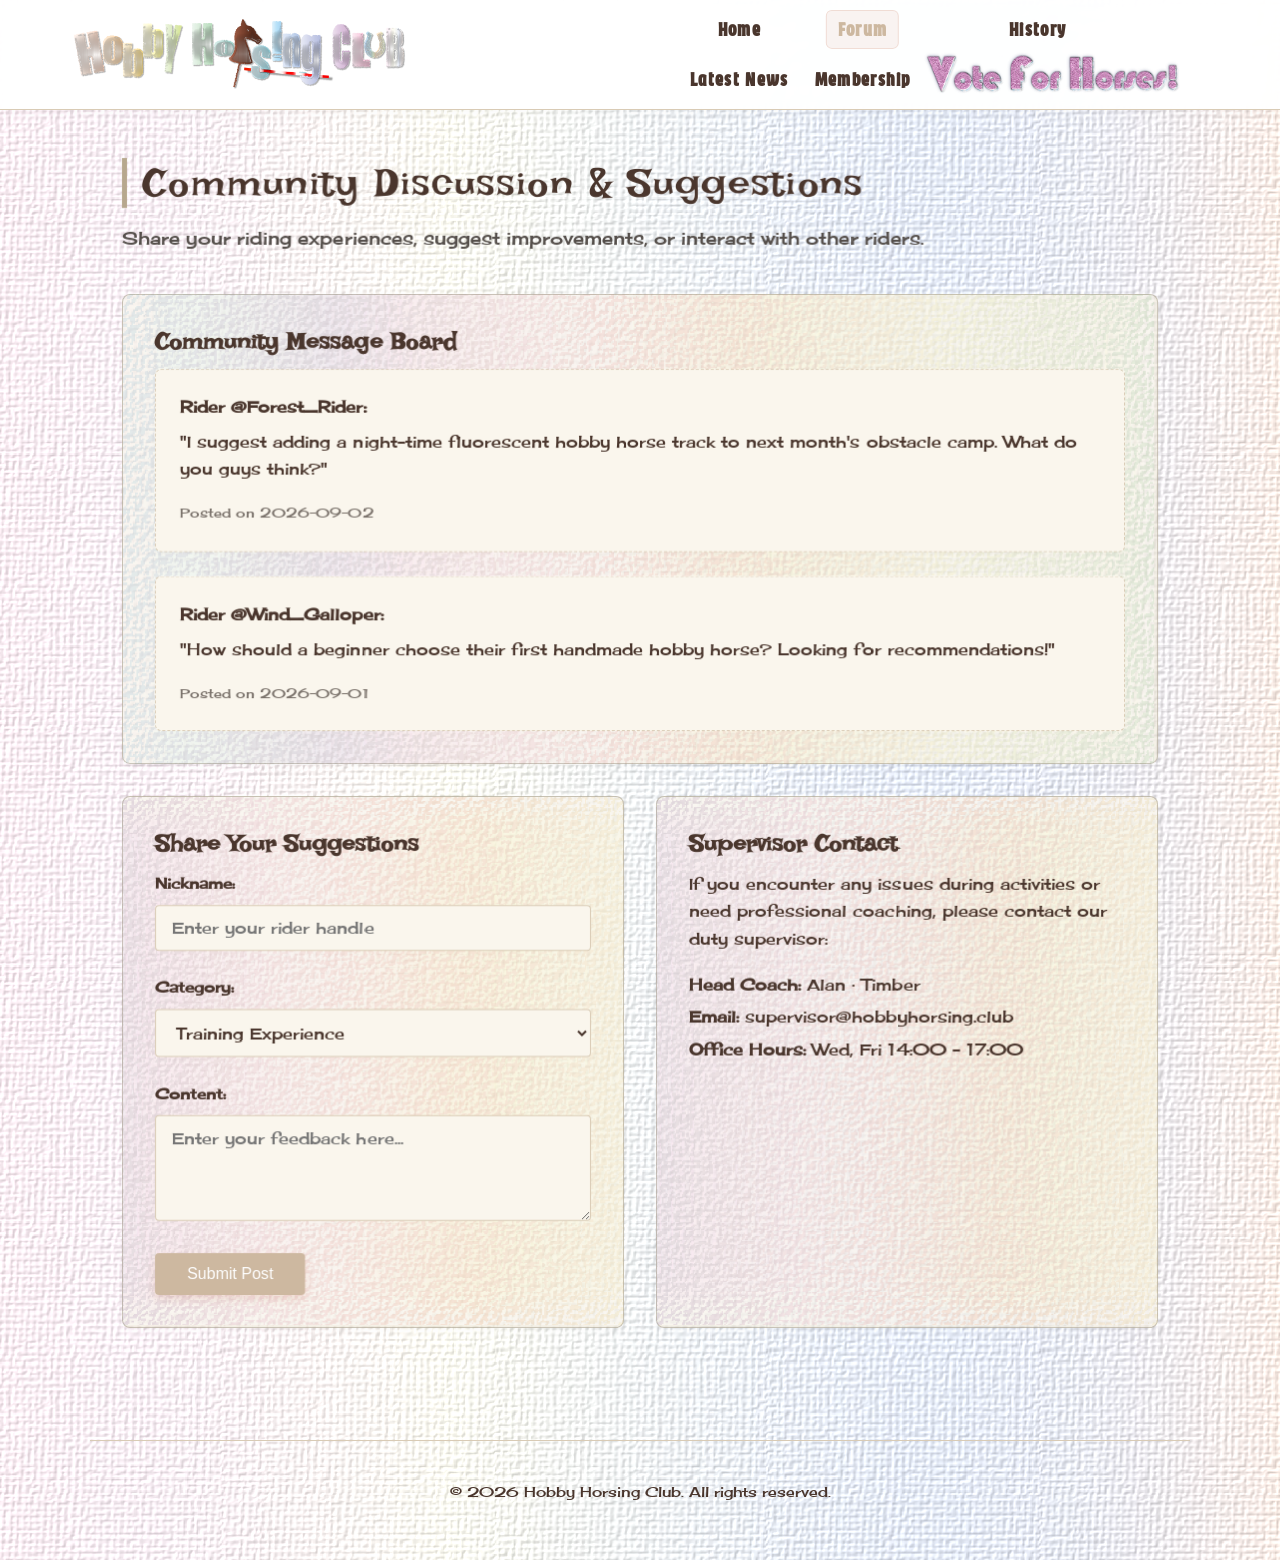
==== commit 7ef91e9f: "优化版权信息" ====
--- a/forum.html
+++ b/forum.html
@@ -86,7 +86,7 @@
 
     <!-- Footer -->
     <footer>
-        <p id="footer-copy">&copy; 2026 Hobby Horsing Club. Earthy handmade paper style home page. All rights reserved.</p>
+        <p id="footer-copy">&copy; 2026 Hobby Horsing Club. All rights reserved.</p>
     </footer>
 
     <script src="language-switcher.js"></script>
--- a/style.css
+++ b/style.css
@@ -1,6 +1,20 @@
 /* ==========================================
    Earthy & Textured Paper - Shared Stylesheet
    ========================================== */
+@font-face {
+    font-family: "Irish Grover";
+    src: url("./assets/Irish_Grover/IrishGrover-Regular.ttf") format("truetype");
+    font-weight: 400;
+    font-style: normal;
+}
+
+@font-face {
+    font-family: "Cherry Cream Soda";
+    src: url("./assets/Cherry_Cream_Soda/CherryCreamSoda-Regular.ttf") format("truetype");
+    font-weight: 400;
+    font-style: normal;
+}
+
 @font-face {
     font-family: "Caacupe One";
     src: url("./assets/Caacupe_One/CaacupeOne-Regular.ttf") format("truetype");
@@ -10,17 +24,17 @@
 
 :root {
     --bg-color: #F5F0E6;
-    --text-color: #2E2A27;
-    --accent-red: #C26D51;
-    --accent-green: #5E6C53;
-    --card-bg: #EFE8D8;
-    --card-border: #DFD5C3;
-    --card-hover: #E4DCCB;
-    --muted-text: #554F4B;
+    --text-color: #4A362D;
+    --accent-red: #CDB8A0;
+    --accent-green: #B7A88E;
+    --card-bg: #F0E7D9;
+    --card-border: #D9CBB5;
+    --card-hover: #E6D9C8;
+    --muted-text: #7A6658;
     --shadow-soft: 0 2px 8px rgba(46, 42, 39, 0.03);
     --shadow-hover: 0 6px 16px rgba(46, 42, 39, 0.06);
-    --font-serif: "Noto Serif SC", "Source Han Serif SC", "Georgia", serif;
-    --font-sans: -apple-system, BlinkMacSystemFont, "Segoe UI", Roboto, sans-serif;
+    --font-serif: "Irish Grover", "Noto Serif SC", "Source Han Serif SC", "Georgia", serif;
+    --font-sans: "Cherry Cream Soda", -apple-system, BlinkMacSystemFont, "Segoe UI", Roboto, sans-serif;
 }
 * { box-sizing: border-box; margin: 0; padding: 0; }
 html, body {
@@ -31,7 +45,7 @@
 }
 body {
     background-color: #c6b58b;
-    background-image: url("./assets/Website Background.webp");
+    background-image: url("./assets/Background_new.webp");
     background-position: center center;
     background-size: cover;
     background-repeat: no-repeat;
@@ -58,87 +72,93 @@
 }
 header {
     width: 100%;
-    background-color: rgba(245, 240, 230, 0.96);
+    background-color: rgba(255, 255, 255, 0.96);
     border-bottom: 1px solid var(--card-border);
     box-shadow: 0 2px 10px rgba(46, 42, 39, 0.03);
     position: sticky; top: 0; z-index: 100; backdrop-filter: blur(4px);
 }
 .nav-container {
-    max-width: 1200px; margin: 0 auto; padding: 0.9rem 2rem;
-    display: flex; justify-content: space-between; align-items: center; flex-wrap: wrap; gap: 0.75rem 1rem;
+    max-width: 1200px; margin: 0 auto; padding: 0.45rem 2rem 0.5rem;
+    display: flex; align-items: center; justify-content: space-between; gap: 1rem;
+    position: relative;
 }
 .logo {
-    font-family: var(--font-serif); font-size: 1.5rem; font-weight: 700;
-    color: var(--text-color); text-decoration: none; border-bottom: 2px solid var(--accent-red); padding-bottom: 0.15rem;
-}
-nav { display: flex; align-items: center; }
-nav ul { list-style: none; display: flex; gap: 0.75rem; flex-wrap: wrap; }
+    display: block;
+    align-items: center;
+    justify-content: center;
+    width: clamp(420px, 38vw, 760px);
+    height: clamp(55px, 6vw, 90px);
+    font-family: var(--font-serif); font-size: 0; font-weight: 700;
+    color: transparent; text-decoration: none; border-bottom: none; padding-bottom: 0;
+    background-image: url("./assets/title.webp");
+    background-position: center;
+    background-repeat: no-repeat;
+    background-size: contain;
+}
+nav { display: flex; align-items: center; justify-content: flex-end; width: 100%; transform: translateX(-1.2rem); }
+nav ul { list-style: none; display: grid; grid-template-columns: repeat(3, auto); column-gap: 0.2rem; row-gap: 0.45rem; width: auto; margin-left: auto; }
+nav li { display: flex; justify-content: center; align-items: center; }
 nav a {
+    display: flex;
+    align-items: center;
+    justify-content: center;
     text-decoration: none; color: var(--text-color); font-size: 1.4rem; font-weight: 600;
-    padding: 0.5rem 0.85rem; border-radius: 6px; border: 1px solid transparent;
+    padding: 0.3rem 0.65rem; border-radius: 6px; border: 1px solid transparent;
     transition: all 0.2s ease; line-height: 1.2;
     font-family: "Caacupe One", var(--font-sans);
     letter-spacing: 0.06em;
-}
+    transform: translateY(0.18rem);
+}
+
 nav a:hover, nav a.active {
     color: var(--accent-red);
     background-color: rgba(194, 109, 81, 0.08);
     border-color: rgba(194, 109, 81, 0.18);
 }
 
+nav a[href="history.html"] {
+    transform: translateX(-1.2rem) translateY(0.18rem);
+}
+
 .vote-nav-item {
     position: relative;
 }
 
 nav a[href="golden_horse.html"] {
     position: relative;
-    color: #6d1e1a;
-    border-color: rgba(109, 30, 26, 0.42);
-    background: linear-gradient(135deg, rgba(156, 64, 53, 0.26), rgba(96, 31, 25, 0.08) 38%, rgba(203, 151, 112, 0.14));
-    box-shadow: inset 0 0 0 1px rgba(255,255,255,0.12), 0 1px 0 rgba(255,255,255,0.14);
-}
-
-nav a[href="golden_horse.html"]::before,
-nav a[href="golden_horse.html"]::after {
-    content: "";
-    position: absolute;
-    top: 50%;
-    width: 0.58rem;
-    height: 0.8rem;
-    transform: translateY(-50%) rotate(45deg);
-    background: linear-gradient(135deg, #d8b06d, #f5e2af 38%, #b98442 100%);
-    border: 1px solid rgba(109, 30, 26, 0.28);
-    box-shadow: inset 0 0 0 1px rgba(255,255,255,0.25);
-}
-
-nav a[href="golden_horse.html"]::before {
-    left: -0.28rem;
-}
-
-nav a[href="golden_horse.html"]::after {
-    right: -0.28rem;
+    display: inline-flex;
+    align-items: center;
+    justify-content: center;
+    min-width: 16.5rem;
+    min-height: 3rem;
+    padding: 0.45rem 1rem;
+    color: transparent;
+    font-size: 0;
+    line-height: 0;
+    border: none;
+    background-color: transparent;
+    background-image: url("./assets/Vote For Horses_1.webp");
+    background-position: center;
+    background-repeat: no-repeat;
+    background-size: contain;
+    box-shadow: none;
+    transform: translate(-0.2rem, -0.22rem);
 }
 
 nav a[href="golden_horse.html"]:hover,
 nav a[href="golden_horse.html"].active {
-    color: #b78a2d;
-    background: linear-gradient(180deg, rgba(255, 245, 204, 0.32), rgba(183, 138, 45, 0.03));
-    border-color: rgba(183, 138, 45, 0.28);
-}
-
-nav a[href="golden_horse.html"]:hover::before,
-nav a[href="golden_horse.html"]:hover::after,
-nav a[href="golden_horse.html"].active::before,
-nav a[href="golden_horse.html"].active::after {
-    background: linear-gradient(135deg, #d8b968, #f4df9a);
-    border-color: rgba(111, 82, 20, 0.28);
+    background-image: url("./assets/Vote For Horses_2.webp");
+    border: none;
+    box-shadow: none;
 }
 
 nav a:focus-visible, .btn:focus-visible { outline: 2px solid var(--accent-red); outline-offset: 2px; }
 
 .lang-switcher {
-    position: relative;
-    margin-left: auto;
+    position: absolute;
+    top: 0.9rem;
+    right: 2rem;
+    margin-left: 0;
 }
 
 .lang-toggle {
@@ -211,7 +231,10 @@
 }
 
 .content-panel {
-    background: rgba(255, 255, 255, 0.30);
+    background-image: url("./assets/text box.webp");
+    background-position: center;
+    background-repeat: no-repeat;
+    background-size: cover;
     border: 1px solid rgba(143, 133, 114, 0.45);
     border-radius: 18px;
     box-shadow: 0 10px 24px rgba(46, 42, 39, 0.08);
@@ -710,7 +733,10 @@
     margin-bottom: 2rem;
     box-shadow: var(--shadow-soft);
     transition: transform 0.2s ease, box-shadow 0.2s ease;
-    background-image: linear-gradient(180deg, rgba(255,255,255,0.12), rgba(0,0,0,0.015));
+    background-image: url("./assets/text box.webp");
+    background-position: center;
+    background-repeat: no-repeat;
+    background-size: cover;
     backdrop-filter: blur(1px);
 }
 
@@ -1169,7 +1195,7 @@
 .qr-float-card {
     position: fixed;
     right: 0.2rem;
-    top: 1rem;
+    top: 5.5rem;
     z-index: 1000;
     display: flex;
     flex-direction: column;
